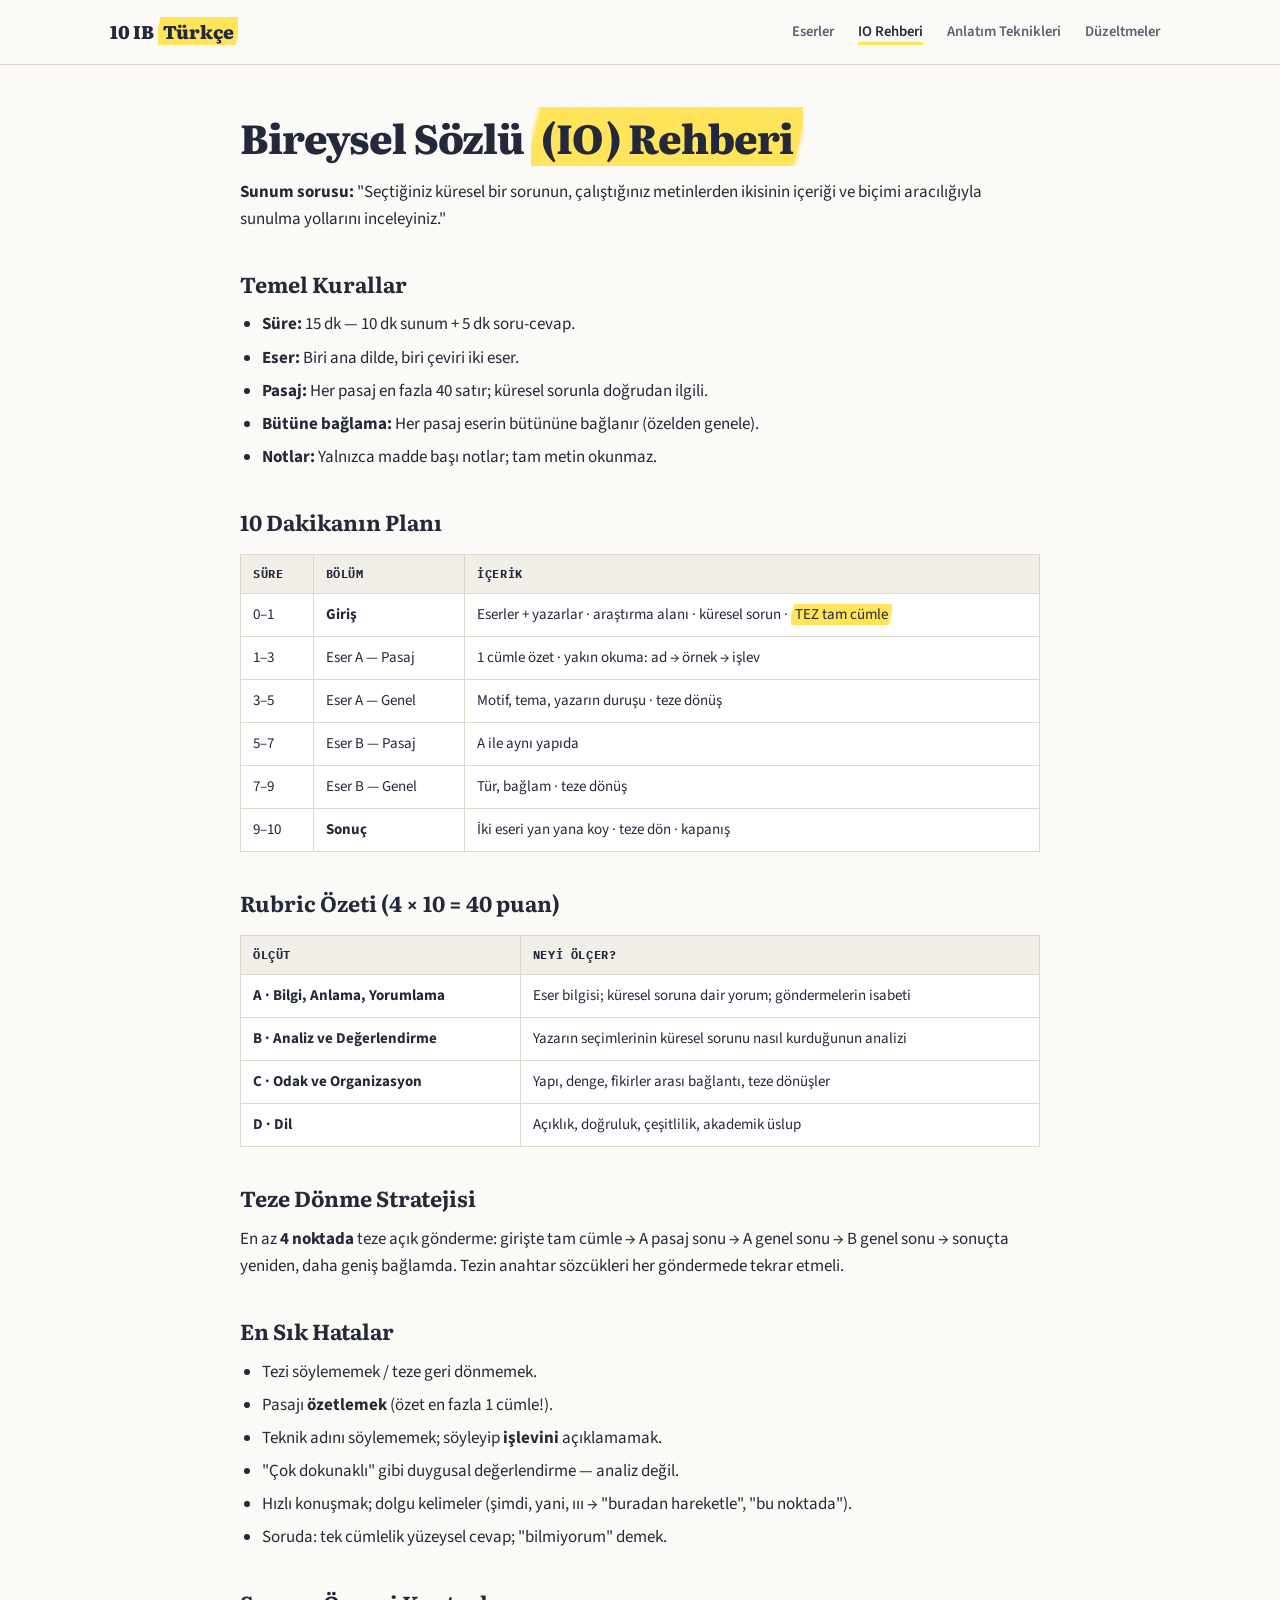
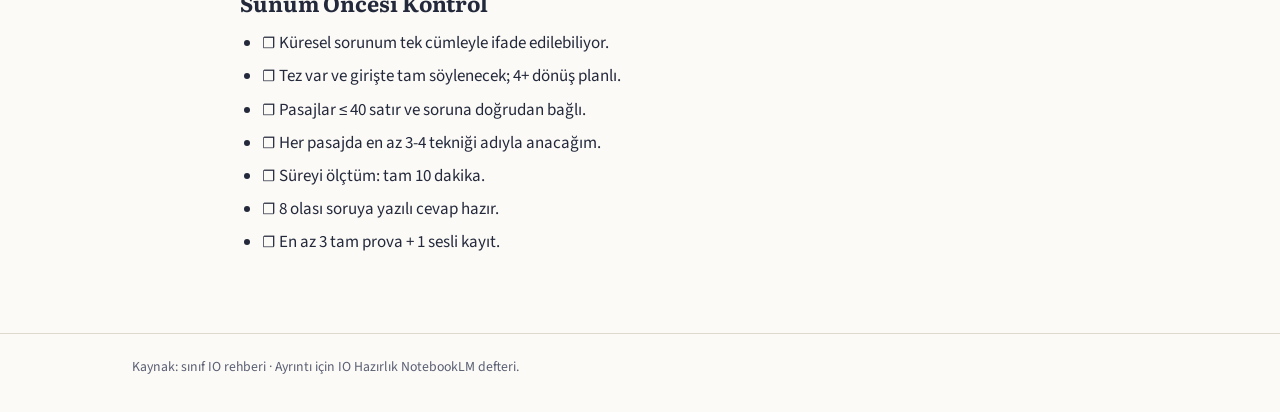
==== io.html @ 6ab46613 "10 IB Türkçe çalışma sitesi" ====
<!DOCTYPE html>
<html lang="tr">
<head>
<meta charset="UTF-8">
<meta name="viewport" content="width=device-width, initial-scale=1.0">
<title>IO Rehberi — 10 IB Türkçe</title>
<link rel="stylesheet" href="css/stil.css">
</head>
<body data-sayfa="io">
<header class="ust"><div class="kap ust-ic">
  <a class="logo" href="index.html">10 IB <em class="fosfor">Türkçe</em></a>
  <nav class="menu">
    <a href="index.html"><span>Eserler</span></a>
    <a class="aktif" href="io.html"><span>IO Rehberi</span></a>
    <a href="teknikler.html"><span>Anlatım Teknikleri</span></a>
    <a href="duzeltmeler.html"><span>Düzeltmeler</span></a>
  </nav>
</div></header>

<main class="kap icerik">
  <h1>Bireysel Sözlü <span class="fosfor">(IO) Rehberi</span></h1>
  <p><b>Sunum sorusu:</b> "Seçtiğiniz küresel bir sorunun, çalıştığınız metinlerden ikisinin içeriği ve biçimi aracılığıyla sunulma yollarını inceleyiniz."</p>

  <h2>Temel Kurallar</h2>
  <ul>
    <li><b>Süre:</b> 15 dk — 10 dk sunum + 5 dk soru-cevap.</li>
    <li><b>Eser:</b> Biri ana dilde, biri çeviri iki eser.</li>
    <li><b>Pasaj:</b> Her pasaj en fazla 40 satır; küresel sorunla doğrudan ilgili.</li>
    <li><b>Bütüne bağlama:</b> Her pasaj eserin bütününe bağlanır (özelden genele).</li>
    <li><b>Notlar:</b> Yalnızca madde başı notlar; tam metin okunmaz.</li>
  </ul>

  <h2>10 Dakikanın Planı</h2>
  <table><thead><tr><th>Süre</th><th>Bölüm</th><th>İçerik</th></tr></thead><tbody>
    <tr><td>0–1</td><td><b>Giriş</b></td><td>Eserler + yazarlar · araştırma alanı · küresel sorun · <span class="fosfor">TEZ tam cümle</span></td></tr>
    <tr><td>1–3</td><td>Eser A — Pasaj</td><td>1 cümle özet · yakın okuma: ad → örnek → işlev</td></tr>
    <tr><td>3–5</td><td>Eser A — Genel</td><td>Motif, tema, yazarın duruşu · teze dönüş</td></tr>
    <tr><td>5–7</td><td>Eser B — Pasaj</td><td>A ile aynı yapıda</td></tr>
    <tr><td>7–9</td><td>Eser B — Genel</td><td>Tür, bağlam · teze dönüş</td></tr>
    <tr><td>9–10</td><td><b>Sonuç</b></td><td>İki eseri yan yana koy · teze dön · kapanış</td></tr>
  </tbody></table>

  <h2>Rubric Özeti (4 × 10 = 40 puan)</h2>
  <table><thead><tr><th>Ölçüt</th><th>Neyi ölçer?</th></tr></thead><tbody>
    <tr><td><b>A · Bilgi, Anlama, Yorumlama</b></td><td>Eser bilgisi; küresel soruna dair yorum; göndermelerin isabeti</td></tr>
    <tr><td><b>B · Analiz ve Değerlendirme</b></td><td>Yazarın seçimlerinin küresel sorunu nasıl kurduğunun analizi</td></tr>
    <tr><td><b>C · Odak ve Organizasyon</b></td><td>Yapı, denge, fikirler arası bağlantı, teze dönüşler</td></tr>
    <tr><td><b>D · Dil</b></td><td>Açıklık, doğruluk, çeşitlilik, akademik üslup</td></tr>
  </tbody></table>

  <h2>Teze Dönme Stratejisi</h2>
  <p>En az <b>4 noktada</b> teze açık gönderme: girişte tam cümle → A pasaj sonu → A genel sonu → B genel sonu → sonuçta yeniden, daha geniş bağlamda. Tezin anahtar sözcükleri her göndermede tekrar etmeli.</p>

  <h2>En Sık Hatalar</h2>
  <ul>
    <li>Tezi söylememek / teze geri dönmemek.</li>
    <li>Pasajı <b>özetlemek</b> (özet en fazla 1 cümle!).</li>
    <li>Teknik adını söylememek; söyleyip <b>işlevini</b> açıklamamak.</li>
    <li>"Çok dokunaklı" gibi duygusal değerlendirme — analiz değil.</li>
    <li>Hızlı konuşmak; dolgu kelimeler (şimdi, yani, ııı → "buradan hareketle", "bu noktada").</li>
    <li>Soruda: tek cümlelik yüzeysel cevap; "bilmiyorum" demek.</li>
  </ul>

  <h2>Sunum Öncesi Kontrol</h2>
  <ul>
    <li>☐ Küresel sorunum tek cümleyle ifade edilebiliyor.</li>
    <li>☐ Tez var ve girişte tam söylenecek; 4+ dönüş planlı.</li>
    <li>☐ Pasajlar ≤ 40 satır ve soruna doğrudan bağlı.</li>
    <li>☐ Her pasajda en az 3-4 tekniği adıyla anacağım.</li>
    <li>☐ Süreyi ölçtüm: tam 10 dakika.</li>
    <li>☐ 8 olası soruya yazılı cevap hazır.</li>
    <li>☐ En az 3 tam prova + 1 sesli kayıt.</li>
  </ul>
</main>

<footer class="alt-bilgi"><div class="kap"><span>Kaynak: sınıf IO rehberi · Ayrıntı için IO Hazırlık NotebookLM defteri.</span></div></footer>
<script src="js/uygulama.js"></script>
</body>
</html>
---- css/stil.css ----
/* 10 IB Türkçe — "fosforlu kalemle çalışılmış kitap sayfası" */
@import url('https://fonts.googleapis.com/css2?family=Literata:opsz,wght@7..72,400;7..72,600;7..72,800&family=Source+Sans+3:wght@400;600;700&family=IBM+Plex+Mono:wght@400;500&display=swap');

:root {
  --kagit: #FBFAF6;
  --kagit-koyu: #F1EFE7;
  --murekkep: #23283B;
  --murekkep-soluk: #5A5F73;
  --fosfor: #FFE45C;
  --fosfor-koyu: #E8C500;
  --cizgi: #DDD9CC;
  --eser-renk: var(--fosfor-koyu);
  --radius: 10px;
  --font-baslik: 'Literata', Georgia, serif;
  --font-metin: 'Source Sans 3', system-ui, sans-serif;
  --font-etiket: 'IBM Plex Mono', monospace;
}

* { box-sizing: border-box; margin: 0; }
html { scroll-behavior: smooth; }
@media (prefers-reduced-motion: reduce) { html { scroll-behavior: auto; } *, *::before, *::after { animation: none !important; transition: none !important; } }

body {
  font-family: var(--font-metin);
  background: var(--kagit);
  color: var(--murekkep);
  line-height: 1.6;
  font-size: 17px;
}

/* ---- fosforlu kalem imzası ---- */
.fosfor {
  background: linear-gradient(104deg, transparent 2%, var(--fosfor) 4%, var(--fosfor) 96%, transparent 98%);
  padding: 0 .25em;
  box-decoration-break: clone;
  -webkit-box-decoration-break: clone;
}
.fosfor--eser {
  background: linear-gradient(104deg, transparent 2%, color-mix(in srgb, var(--eser-renk) 32%, var(--kagit)) 4%, color-mix(in srgb, var(--eser-renk) 32%, var(--kagit)) 96%, transparent 98%);
}

/* ---- iskelet ---- */
.kap { max-width: 1060px; margin: 0 auto; padding: 0 22px; }

header.ust {
  border-bottom: 1px solid var(--cizgi);
  background: var(--kagit);
  position: sticky; top: 0; z-index: 40;
}
.ust-ic { display: flex; align-items: center; gap: 18px; padding: 14px 0; flex-wrap: wrap; }
.logo { font-family: var(--font-baslik); font-weight: 800; font-size: 1.15rem; text-decoration: none; color: var(--murekkep); letter-spacing: -0.01em; }
.logo em { font-style: normal; }
nav.menu { display: flex; gap: 4px; flex-wrap: wrap; margin-left: auto; }
nav.menu a {
  text-decoration: none; color: var(--murekkep-soluk);
  font-size: .92rem; font-weight: 600; padding: 6px 10px; border-radius: 6px;
}
nav.menu a:hover, nav.menu a:focus-visible { color: var(--murekkep); background: var(--kagit-koyu); }
nav.menu a.aktif { color: var(--murekkep); }
nav.menu a.aktif span { border-bottom: 3px solid var(--fosfor); }

/* ---- hero ---- */
.hero { padding: 58px 0 34px; }
.hero .not { font-family: var(--font-etiket); font-size: .8rem; color: var(--murekkep-soluk); letter-spacing: .06em; text-transform: uppercase; }
.hero h1 { font-family: var(--font-baslik); font-weight: 800; font-size: clamp(2rem, 5.5vw, 3.4rem); line-height: 1.12; margin: 10px 0 14px; letter-spacing: -0.02em; }
.hero p.alt { max-width: 60ch; color: var(--murekkep-soluk); font-size: 1.05rem; }

/* ---- arama ---- */
.arama { margin: 26px 0 8px; position: relative; max-width: 620px; }
.arama input {
  width: 100%; padding: 13px 16px 13px 44px;
  font: 600 1rem var(--font-metin); color: var(--murekkep);
  background: #fff; border: 1.5px solid var(--cizgi); border-radius: var(--radius);
}
.arama input:focus { outline: 3px solid var(--fosfor); border-color: var(--fosfor-koyu); }
.arama svg { position: absolute; left: 14px; top: 50%; transform: translateY(-50%); width: 18px; height: 18px; stroke: var(--murekkep-soluk); }
.arama-sonuc { margin-top: 10px; display: grid; gap: 8px; }

/* ---- eser kartları ---- */
.kartlar { display: grid; grid-template-columns: repeat(auto-fill, minmax(290px, 1fr)); gap: 16px; padding: 26px 0 60px; }
.kart {
  background: #fff; border: 1px solid var(--cizgi); border-radius: var(--radius);
  padding: 20px 20px 16px; text-decoration: none; color: inherit;
  display: flex; flex-direction: column; gap: 8px; position: relative;
  transition: transform .15s ease, box-shadow .15s ease;
}
.kart::before {
  content: ""; position: absolute; left: 0; top: 14px; bottom: 14px; width: 5px;
  background: var(--k-renk, var(--fosfor-koyu)); border-radius: 0 4px 4px 0;
}
.kart:hover, .kart:focus-visible { transform: translateY(-2px); box-shadow: 0 8px 22px rgba(35,40,59,.09); }
.kart .emoji { font-size: 1.5rem; }
.kart h3 { font-family: var(--font-baslik); font-size: 1.22rem; font-weight: 800; line-height: 1.25; }
.kart .yazar { font-family: var(--font-etiket); font-size: .8rem; color: var(--murekkep-soluk); }
.kart p { font-size: .93rem; color: var(--murekkep-soluk); }
.kart .say { margin-top: auto; font-family: var(--font-etiket); font-size: .76rem; color: var(--murekkep-soluk); padding-top: 8px; }

/* ---- hızlı linkler ---- */
.hizli { display: flex; gap: 10px; flex-wrap: wrap; margin-top: 6px; }
.hizli a {
  font: 600 .9rem var(--font-metin); color: var(--murekkep); text-decoration: none;
  border: 1.5px solid var(--cizgi); background: #fff; border-radius: 999px; padding: 7px 15px;
}
.hizli a:hover, .hizli a:focus-visible { border-color: var(--fosfor-koyu); background: var(--fosfor); }

/* ---- eser sayfası ---- */
.eser-baslik { padding: 46px 0 8px; }
.eser-baslik .tur { font-family: var(--font-etiket); font-size: .8rem; color: var(--murekkep-soluk); letter-spacing: .05em; }
.eser-baslik h1 { font-family: var(--font-baslik); font-weight: 800; font-size: clamp(1.8rem, 4.5vw, 2.9rem); margin: 8px 0 4px; letter-spacing: -0.02em; }
.eser-baslik .yazar { font-size: 1.1rem; color: var(--murekkep-soluk); }
.eser-baslik .ozet { max-width: 68ch; margin: 16px 0 6px; }
.eser-arac { display: flex; gap: 10px; flex-wrap: wrap; margin: 16px 0 4px; }
.dugme {
  display: inline-flex; align-items: center; gap: 8px;
  font: 600 .92rem var(--font-metin); color: var(--murekkep); text-decoration: none;
  background: var(--fosfor); border: 1.5px solid var(--fosfor-koyu); border-radius: 8px; padding: 8px 14px; cursor: pointer;
}
.dugme:hover, .dugme:focus-visible { background: var(--fosfor-koyu); }
.dugme--sade { background: #fff; border-color: var(--cizgi); }
.dugme--sade:hover, .dugme--sade:focus-visible { border-color: var(--murekkep-soluk); background: var(--kagit-koyu); }

.uyari {
  margin: 18px 0; padding: 12px 16px; border-radius: var(--radius);
  background: var(--kagit-koyu); border: 1px dashed var(--fosfor-koyu);
  font-size: .9rem; color: var(--murekkep-soluk);
}

/* bölümler */
details.bolumler { margin: 10px 0 26px; border: 1px solid var(--cizgi); border-radius: var(--radius); background: #fff; }
details.bolumler summary { cursor: pointer; font: 700 1rem var(--font-metin); padding: 13px 16px; }
details.bolumler div { padding: 0 16px 14px; }
details.bolumler p { margin: 8px 0; font-size: .95rem; }
details.bolumler b { font-family: var(--font-etiket); font-weight: 500; font-size: .85rem; }

/* filtre çipleri */
.filtreler { display: flex; gap: 8px; flex-wrap: wrap; margin: 20px 0 4px; }
.cip {
  font: 600 .88rem var(--font-metin); color: var(--murekkep);
  background: #fff; border: 1.5px solid var(--cizgi); border-radius: 999px; padding: 6px 14px; cursor: pointer;
}
.cip:hover { border-color: var(--murekkep-soluk); }
.cip.aktif { background: var(--fosfor); border-color: var(--fosfor-koyu); }

/* giriş listesi — kenar notu kartları */
.girisler { display: grid; gap: 14px; padding: 18px 0 60px; }
.giris {
  background: #fff; border: 1px solid var(--cizgi); border-radius: var(--radius);
  padding: 18px 20px 14px; display: grid; gap: 6px;
}
.giris .tip-satir { display: flex; align-items: baseline; gap: 10px; flex-wrap: wrap; }
.giris .tip {
  font-family: var(--font-etiket); font-size: .72rem; letter-spacing: .07em; text-transform: uppercase;
  padding: 2px 8px; border-radius: 4px; background: var(--kagit-koyu); color: var(--murekkep-soluk);
}
.giris[data-tip="tema"] .tip { background: color-mix(in srgb, var(--eser-renk) 22%, #fff); color: var(--murekkep); }
.giris[data-tip="teknik"] .tip { background: #E7ECF5; color: #33507A; }
.giris[data-tip="kuresel"] .tip { background: #EAF3E7; color: #3E6B33; }
.giris h3 { font-family: var(--font-baslik); font-size: 1.14rem; font-weight: 700; }
.giris .yer { font-family: var(--font-etiket); font-size: .8rem; color: var(--murekkep-soluk); }
.giris .yer::before { content: "▸ "; color: var(--eser-renk); }
.giris p { font-size: .96rem; }
.giris .alan { font-size: .85rem; color: var(--murekkep-soluk); font-style: italic; }
.giris .durum { justify-self: start; font-family: var(--font-etiket); font-size: .7rem; color: var(--murekkep-soluk); border: 1px dashed var(--cizgi); border-radius: 4px; padding: 1px 7px; margin-top: 4px; }
.giris .durum.onayli { border-style: solid; color: #3E6B33; border-color: #B9D2B1; }

/* ---- içerik sayfaları (io, teknikler) ---- */
.icerik { padding: 40px 0 70px; max-width: 800px; }
.icerik h1 { font-family: var(--font-baslik); font-weight: 800; font-size: clamp(1.7rem, 4vw, 2.5rem); margin-bottom: 6px; letter-spacing: -0.02em; }
.icerik h2 { font-family: var(--font-baslik); font-weight: 700; font-size: 1.35rem; margin: 34px 0 10px; }
.icerik p { margin: 10px 0; }
.icerik table { width: 100%; border-collapse: collapse; margin: 14px 0; font-size: .94rem; background: #fff; }
.icerik th, .icerik td { border: 1px solid var(--cizgi); padding: 9px 12px; text-align: left; vertical-align: top; }
.icerik th { background: var(--kagit-koyu); font-family: var(--font-etiket); font-size: .78rem; letter-spacing: .05em; text-transform: uppercase; }
.icerik li { margin: 6px 0; }
.icerik ul, .icerik ol { padding-left: 22px; }

footer.alt-bilgi { border-top: 1px solid var(--cizgi); padding: 22px 0 34px; color: var(--murekkep-soluk); font-size: .86rem; }
footer.alt-bilgi .kap { display: flex; justify-content: space-between; gap: 12px; flex-wrap: wrap; }

.bos { padding: 26px; text-align: center; color: var(--murekkep-soluk); background: #fff; border: 1px dashed var(--cizgi); border-radius: var(--radius); }

@media (max-width: 640px) {
  body { font-size: 16px; }
  .hero { padding: 38px 0 24px; }
  .kartlar { grid-template-columns: 1fr; }
}
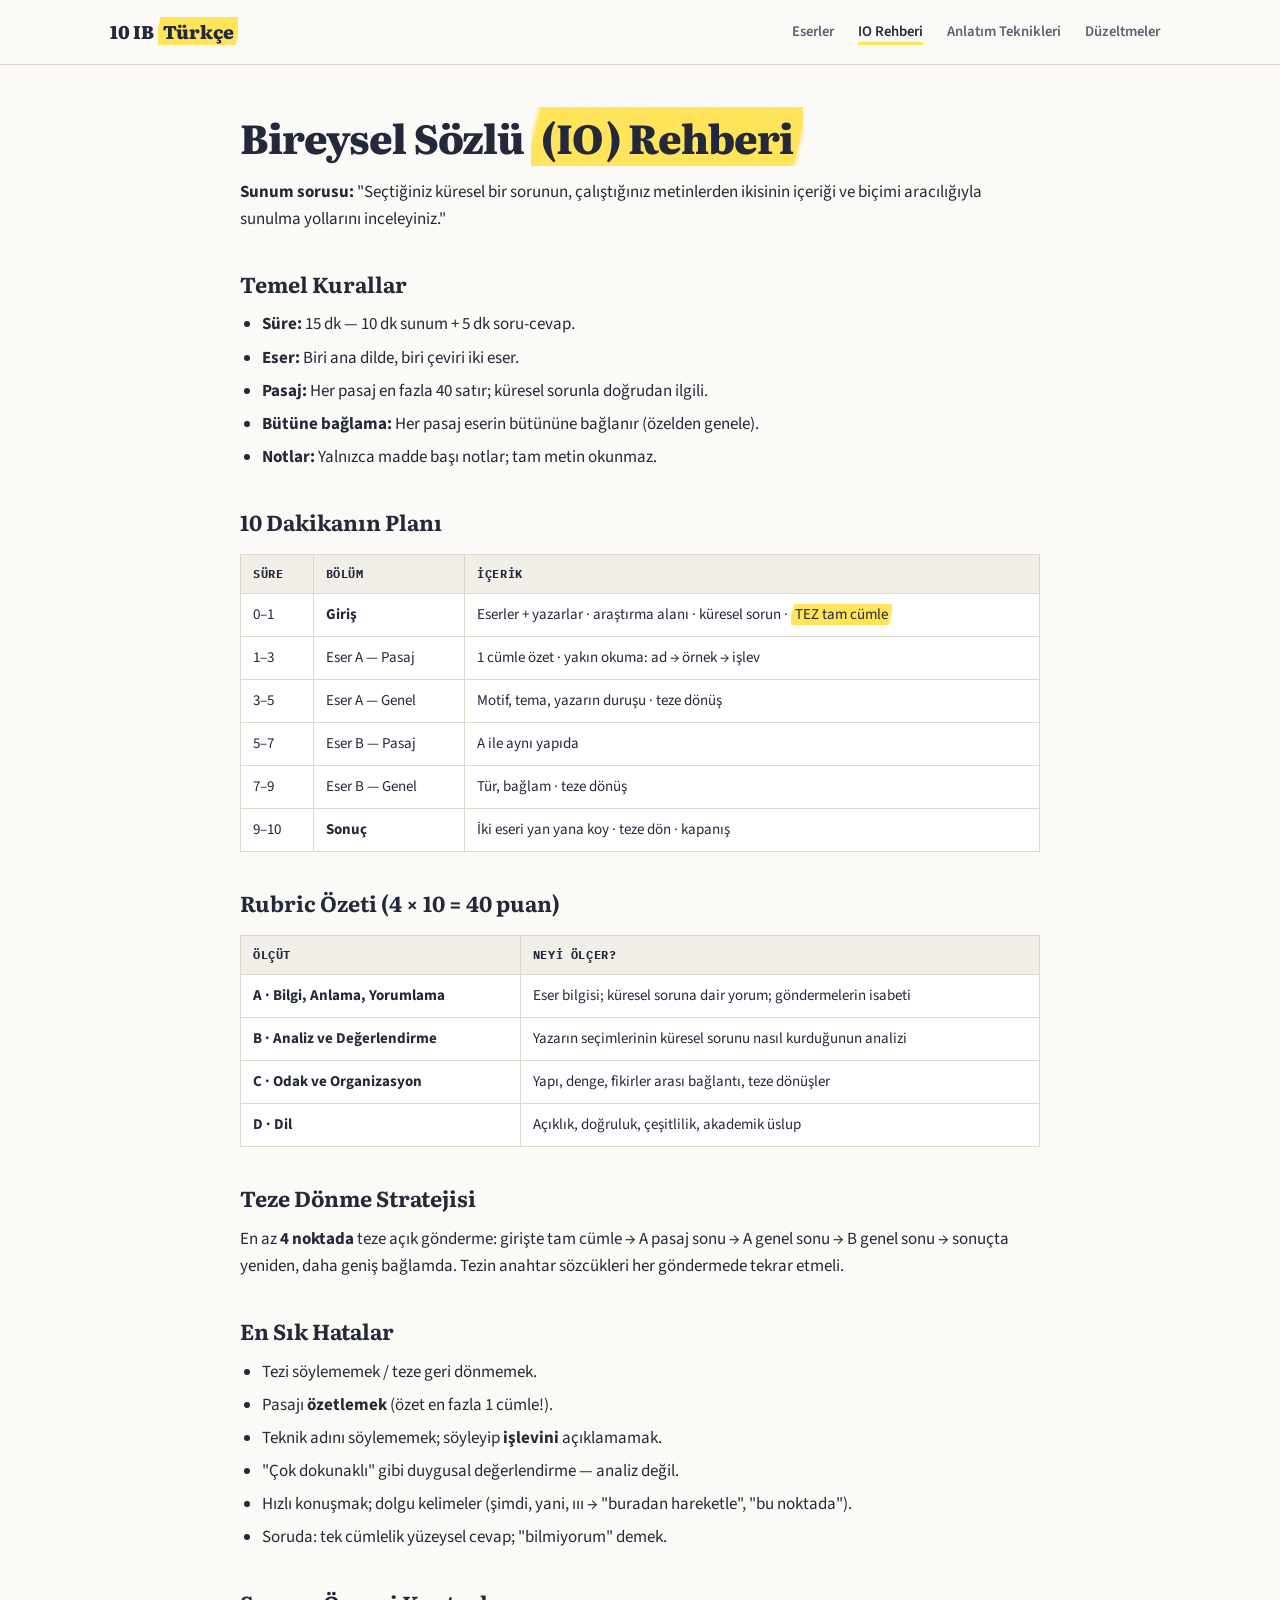
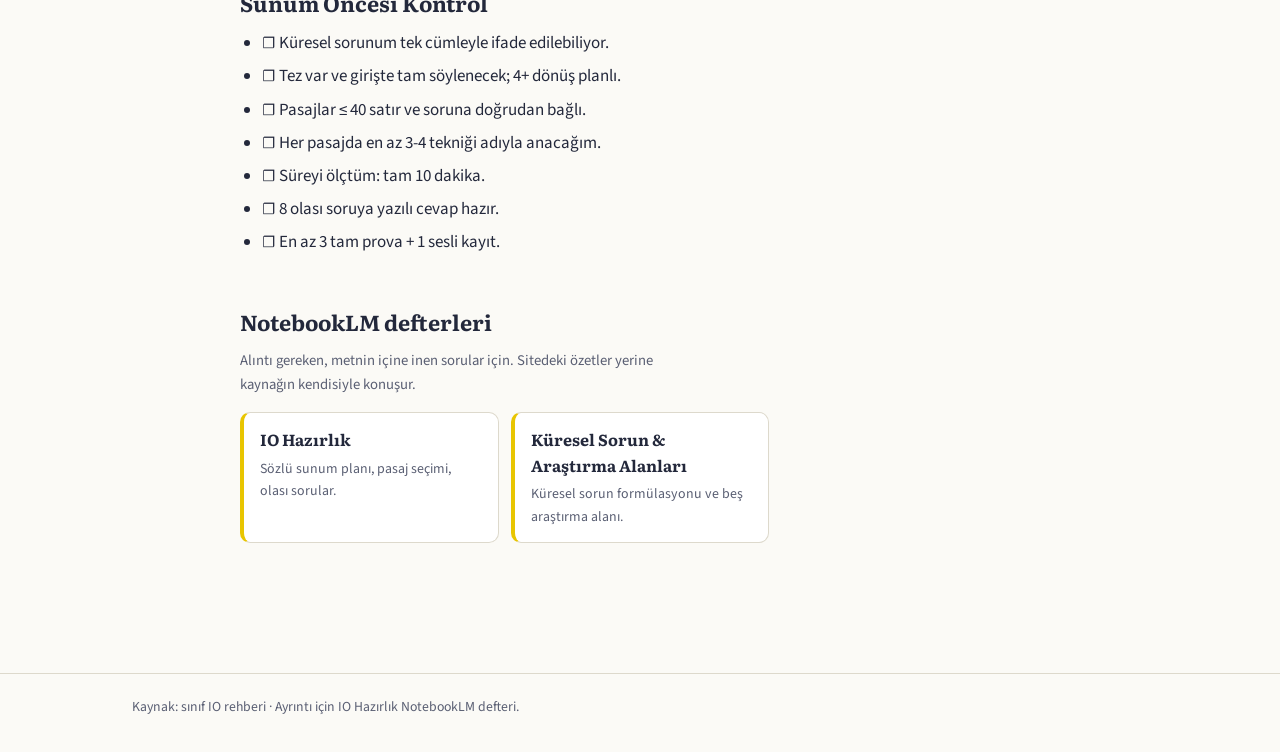
==== commit 197c2109: "NotebookLM defterlerini bağla, kartlara görsel desteği ekle" ====
--- a/io.html
+++ b/io.html
@@ -71,6 +71,8 @@
     <li>☐ 8 olası soruya yazılı cevap hazır.</li>
     <li>☐ En az 3 tam prova + 1 sesli kayıt.</li>
   </ul>
+
+  <section id="defterler" class="defterler" aria-label="NotebookLM defterleri"></section>
 </main>
 
 <footer class="alt-bilgi"><div class="kap"><span>Kaynak: sınıf IO rehberi · Ayrıntı için IO Hazırlık NotebookLM defteri.</span></div></footer>
--- a/css/stil.css
+++ b/css/stil.css
@@ -89,11 +89,34 @@
   background: var(--k-renk, var(--fosfor-koyu)); border-radius: 0 4px 4px 0;
 }
 .kart:hover, .kart:focus-visible { transform: translateY(-2px); box-shadow: 0 8px 22px rgba(35,40,59,.09); }
-.kart .emoji { font-size: 1.5rem; }
 .kart h3 { font-family: var(--font-baslik); font-size: 1.22rem; font-weight: 800; line-height: 1.25; }
+
+/* görselli kart: üstte fotoğraf şeridi, metin okunur kalsın diye kağıt zeminde durur */
+.kart--gorselli { padding-top: 0; overflow: hidden; }
+.kart-gorsel {
+  order: -1; width: calc(100% + 40px); height: 130px; margin: 0 -20px 12px;
+  object-fit: cover; display: block; border-bottom: 1px solid var(--cizgi);
+}
+.kart--gorselli::before { top: 130px; }
 .kart .yazar { font-family: var(--font-etiket); font-size: .8rem; color: var(--murekkep-soluk); }
 .kart p { font-size: .93rem; color: var(--murekkep-soluk); }
 .kart .say { margin-top: auto; font-family: var(--font-etiket); font-size: .76rem; color: var(--murekkep-soluk); padding-top: 8px; }
+
+/* ---- NotebookLM defterleri ---- */
+.defterler { padding: 8px 0 60px; }
+.defterler h2 { font-family: var(--font-baslik); font-size: 1.35rem; font-weight: 800; }
+.defterler .not { font-size: .92rem; color: var(--murekkep-soluk); margin: 6px 0 16px; max-width: 62ch; }
+.defter-liste { display: grid; grid-template-columns: repeat(auto-fill, minmax(240px, 1fr)); gap: 12px; }
+.defter {
+  display: flex; flex-direction: column; gap: 5px; text-decoration: none; color: inherit;
+  background: #fff; border: 1px solid var(--cizgi); border-left: 4px solid var(--fosfor-koyu);
+  border-radius: var(--radius); padding: 14px 16px;
+}
+.defter b { font-family: var(--font-baslik); font-size: 1rem; }
+.defter span { font-size: .87rem; color: var(--murekkep-soluk); }
+.defter em { font-family: var(--font-etiket); font-size: .74rem; color: var(--murekkep-soluk); font-style: normal; }
+.defter:hover, .defter:focus-visible { background: var(--kagit-koyu); border-left-color: var(--fosfor); }
+.defter--bos { opacity: .55; border-left-color: var(--cizgi); }
 
 /* ---- hızlı linkler ---- */
 .hizli { display: flex; gap: 10px; flex-wrap: wrap; margin-top: 6px; }
